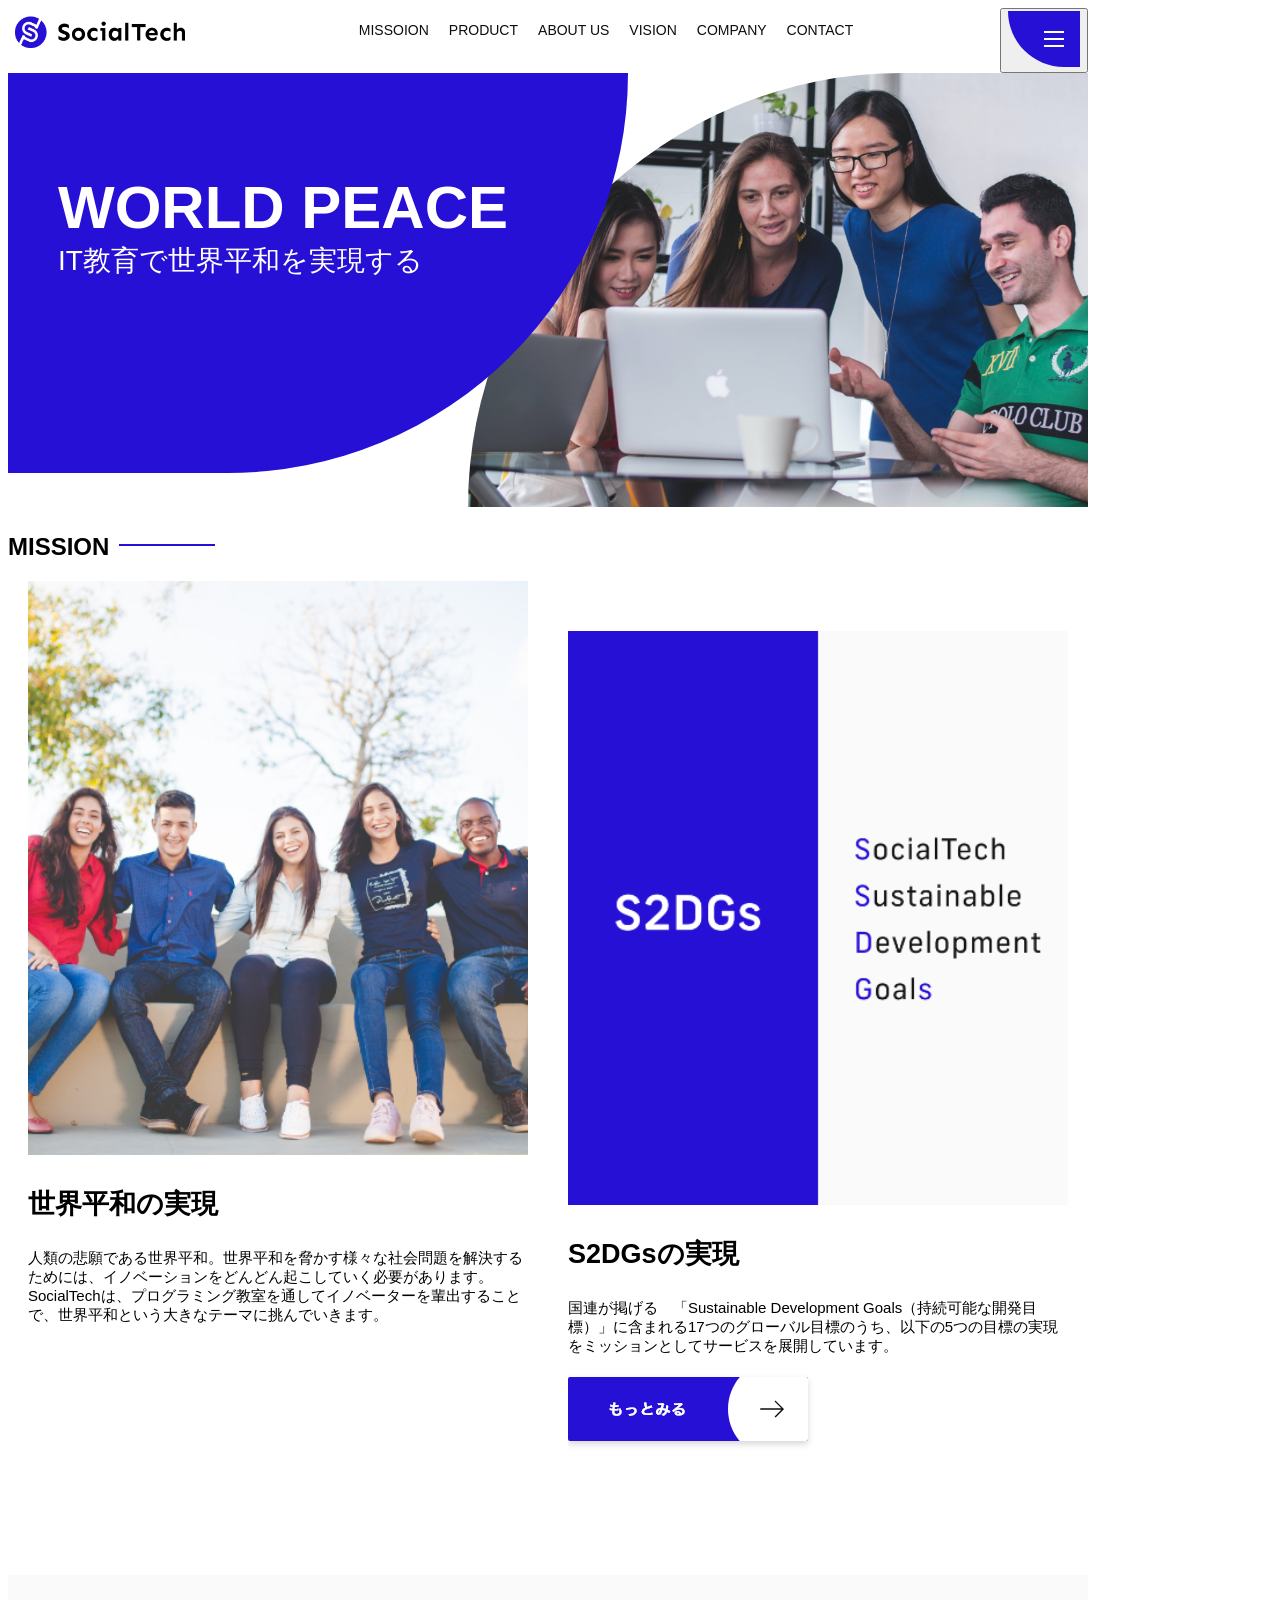
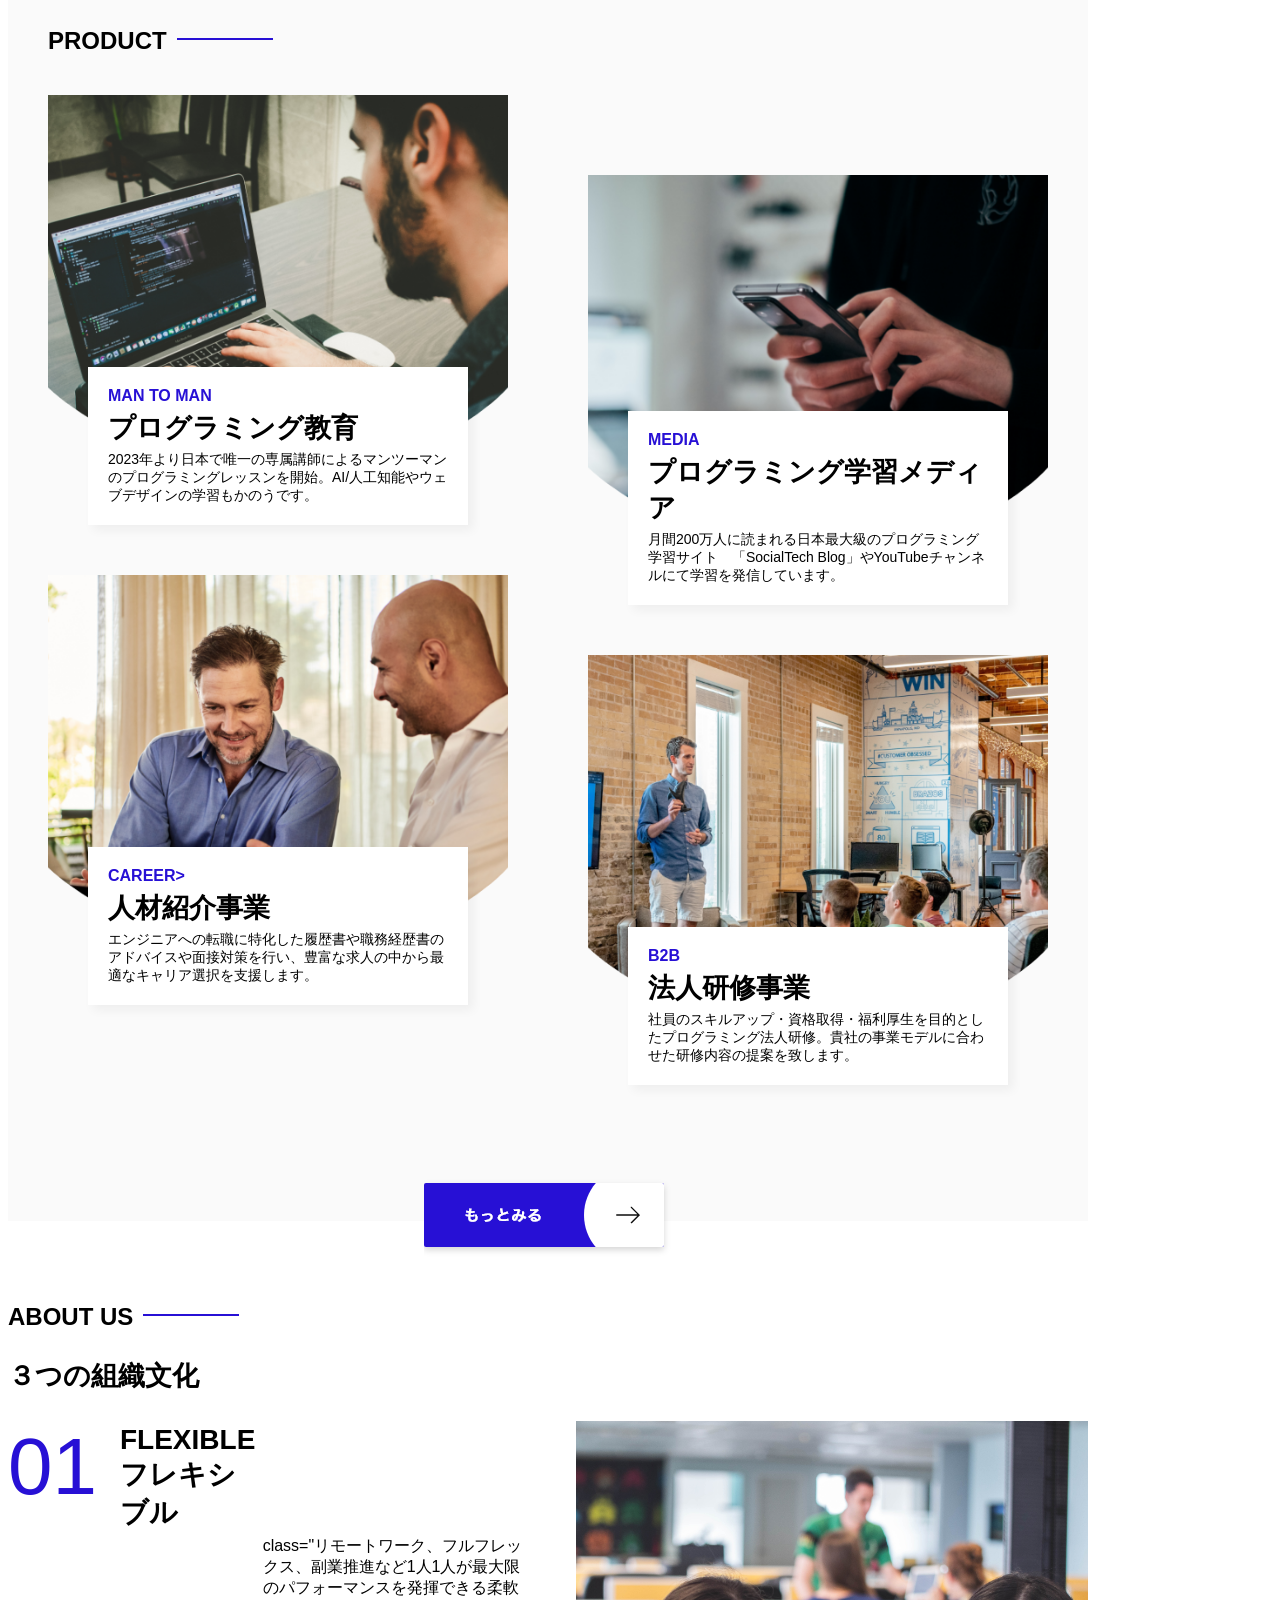
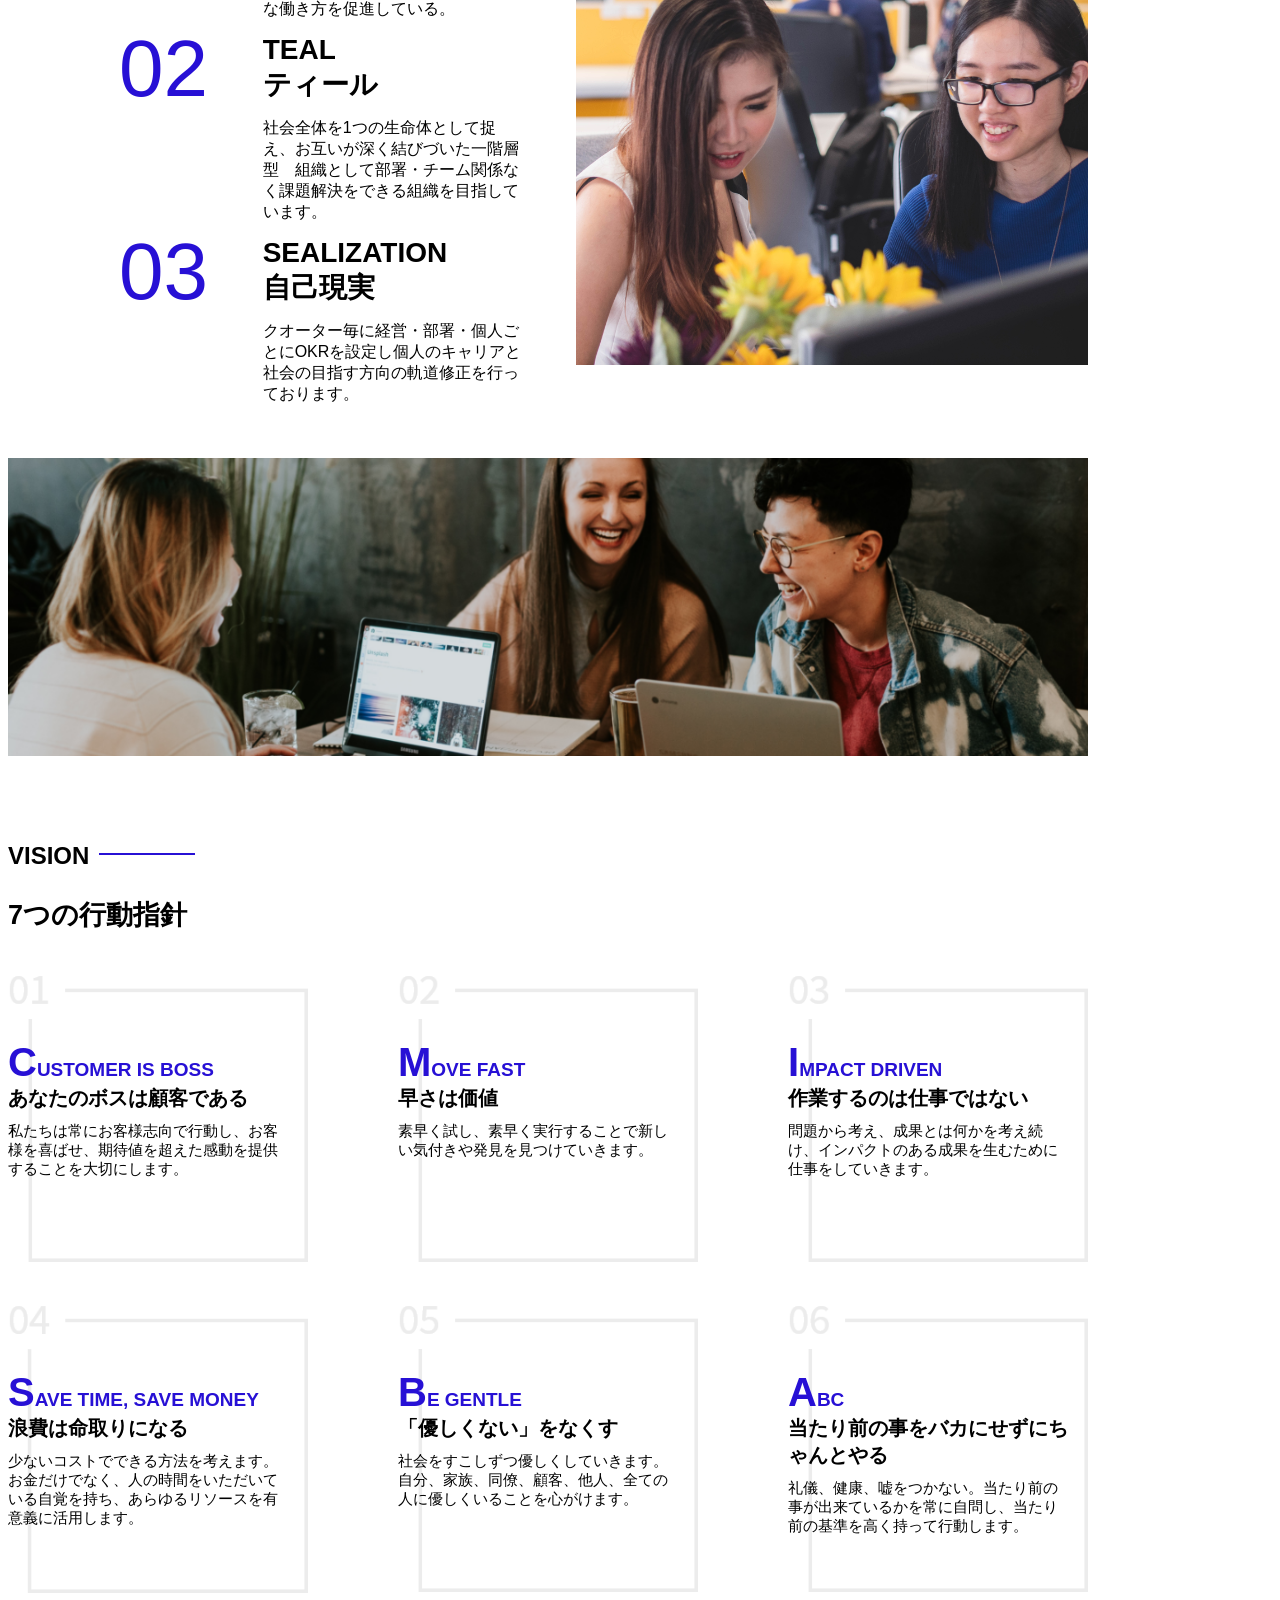
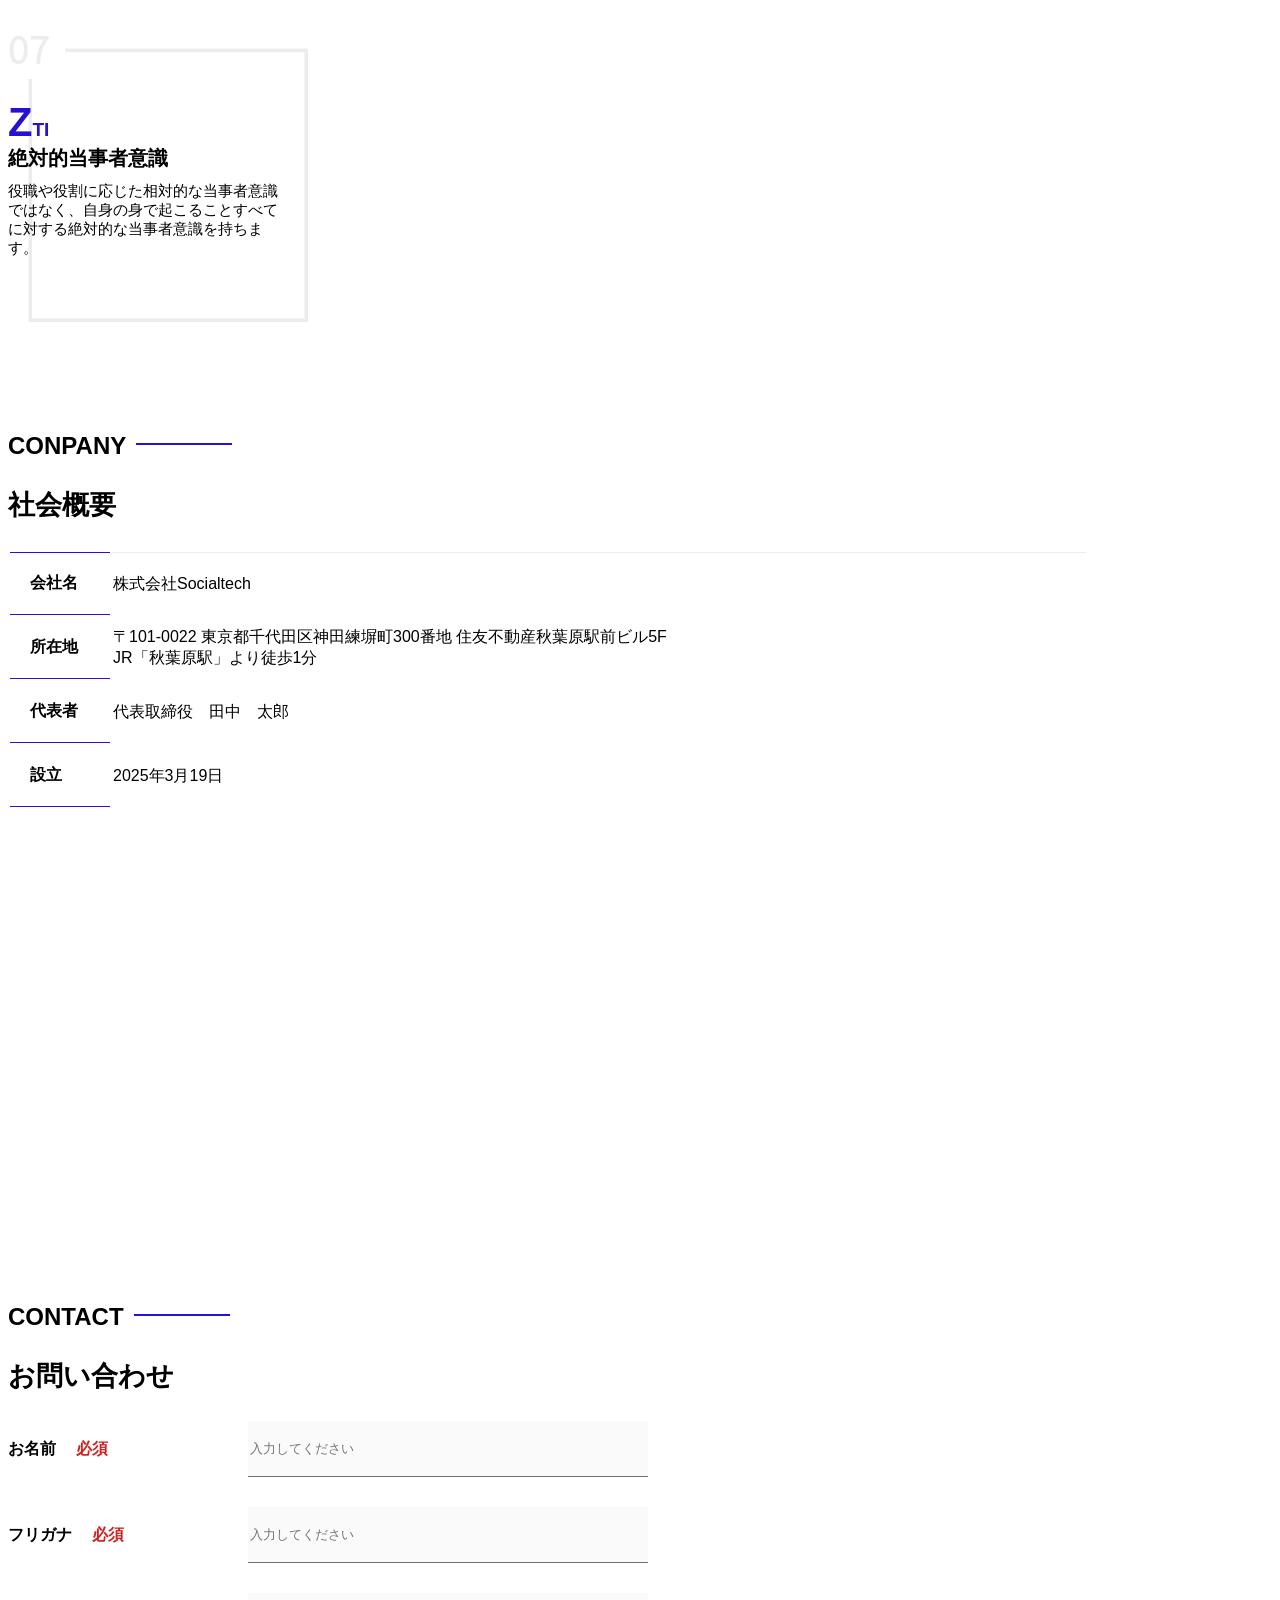
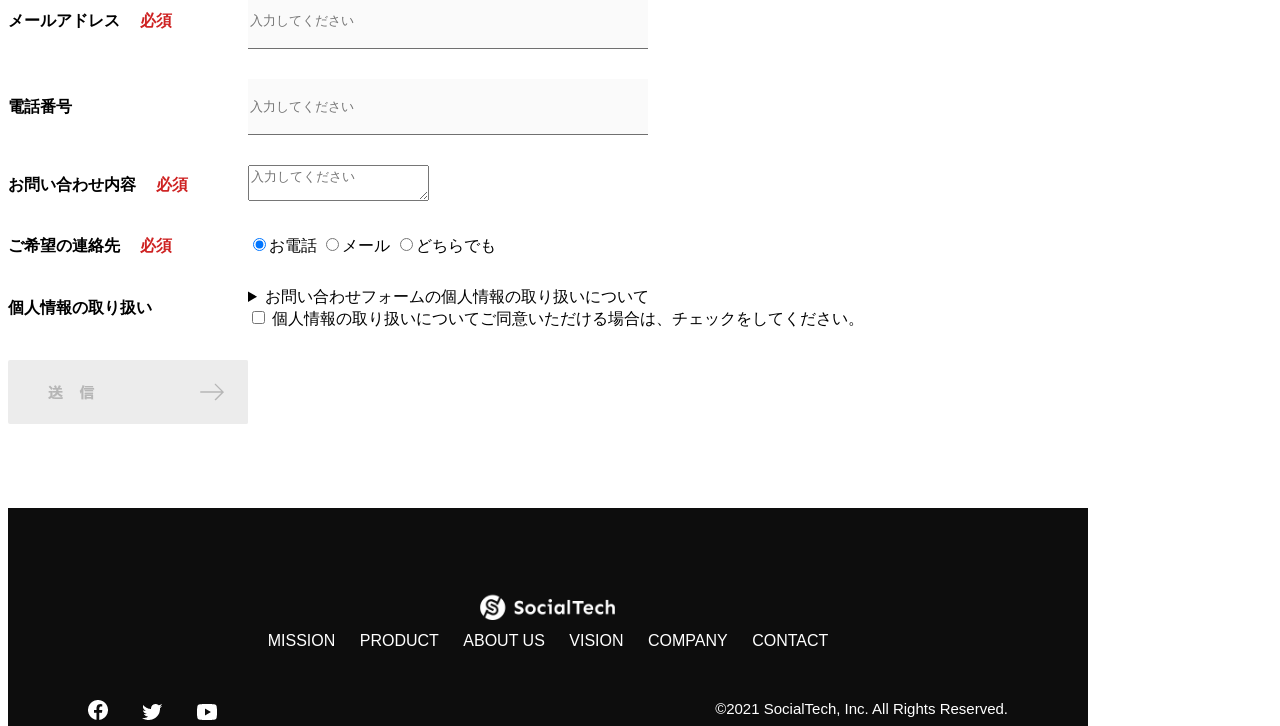
==== kadai_tutorial_output/index.html @ 916185bd "Add files via upload" ====
<!DOCTYPE html>
<html>
  <head>
    <title>Socialtech</title>
    <meta charset="UTF-8">
    <meta name="description" content="Socialtech業界のリーディングカンパニーを目指します。">
    <meta name="viewport" content="width=device-width, initiale=1.0">
    <link rel="stylesheet" href="style.css">
  </head>
  <body>
    <!--　ヘッダー　-->
    <header>
      <!-- ロゴ　-->
       <a href="index.html" id="logo">
        <img src="images/logo.png" alt="トップページに戻る"></a>

        <!-- PC用ナビゲーション　-->
         <nav id="nav-pc">
          <ul>
            <li><a href="mission.html">MISSOION</a></li>
            <li><a href="product.html">PRODUCT</a></li>
            <li><a href="index.html#aboutus">ABOUT US</a></li>
            <li><a href="index.html#vision">VISION</a></li>
            <li><a href="index.html#company">COMPANY</a></li>
            <li><a href="index.html#contact">CONTACT</a></li>
          </ul>
         </nav>
         <!-- スマホ用メニューボタン　-->
          <button id="menu-sp=" onclick="document.getElementById('nav-sp').style.display = 'block'">
            <img src="images/button-menu.png" alt="ナビゲーションを開く">
          </button>
          <!-- スマホ用ナビゲーション　-->
           <div id="nav-sp">
            <button id="clse" onclick="document.getElementById('nav-sp').style.display = 'none'">
              <img src="images/button-close.png" alt="ナビゲーションを閉じる">
            </button>

            <nav>
              <ul>
                <li>
                  <a id="logo-sp" href="index.html" onclick="document.getElementById('nav-sp').style.display = 'none'"><img src="images/logo-sp.png" alt="トップページに戻る"></a>
                </li>
                <li><a class="menu" href="mission.html" onclick="document.getElementById('nav-sp').style.display = 'none'">MISSION</a></li>
                <li><a class="menu" href="product.html" onclick="document.getElementById('nav-sp').style.display = 'none'">PRODUCT</a></li>
                <li><a class="menu" href="index.html#aboutus" onclick="document.getElementById('nav-sp').style.display = 'none'">ABOUT US</a></li>
                <li><a class="menu" href="index.html#vision" onclick="document.getElementById('nav-sp').style.display = 'none'">VISION</a></li>
                <li><a class="menu" href="index.html#company" onclick="document.getElementById('nav-sp').style.display = 'none'">COMPANY</a></li>
                <li><a class="menu" href="index.html#contact" onclick="document.getElementById('nav-sp').style.display = 'none'">CONTACT</a></li>
              </ul>
            </nav>
            <div id="sns">
              <a href="https://www.facebook.com/sejuku2013">
              <img src="images/button-facebook.png" alt="Facebookのリンク">
           </a>
           <a href="https://twitter.com/samuraijuku">
             <img src="images/button-twitter.png" alt="Twitterのリンク">
           </a>
           <a href="https://www.youtube.com/channel/UCCFOQO5aDK0xXam4cUQXT8g">
             <img src="images/button-youtube.png" alt="YouTubeのリンク">
           </a>
          </div>
        </div>
    </header>
    <main>
      <article>
        <!-- メインビジュアル　-->
         <section id="main-visual">
          <div id="main-message">
            <h1>WORLD PEACE</h1>
            <p>IT教育で世界平和を実現する</p>
          </div>
          <img src="images/index/index-main.png" alt="PCの周りに集まる多国籍の仲間たち">
         </section>
         <!--ミッション-->
         <cection id="mission">
          <h2 class="index-h2">MISSION</h2>
          <div id="mission-flex">
            <div>
              <img id="mission-photo" src="images/index/index-mission.png" alt="屋外のベンチで写真を撮影する多国籍の仲間たち">
              <h3>世界平和の実現</h3>
              <p>
                人類の悲願である世界平和。世界平和を脅かす様々な社会問題を解決するためには、イノベーションをどんどん起こしていく必要があります。SocialTechは、プログラミング教室を通してイノベーターを輩出することで、世界平和という大きなテーマに挑んでいきます。
              </p>
          </div>
          <div>
            <img id="s2dgs" src="images/index/s2dgs.png" alt="S2DGs">
            <h3>S2DGsの実現</h3>
            <P>国連が掲げる　「Sustainable Development Goals（持続可能な開発目標）」に含まれる17つのグローバル目標のうち、以下の5つの目標の実現をミッションとしてサービスを展開しています。</p>
              <a href="mission.html">
                <img src="images/button-more.png" alt="もっとみる">
              </a>
          </div>
          </div>
         </cection>
         <!--　プロダクト　-->
         <section id="product">
          <h2 class="index-h2">PRODUCT</h2>
          <div class="product-flex">
            <div id="product-left">
            <div>
              <img class="product-photo" src="images/index/index-mantoman.png" alt="PCでコードを書く男性">
              <div class="product-explain">
                <span>MAN TO MAN</span>
                <h3>プログラミング教育</h3>
                <P>2023年より日本で唯一の専属講師によるマンツーマンのプログラミングレッスンを開始。AI/人工知能やウェブデザインの学習もかのうです。
                </P>
              </div>
            </div>
            <div>
              <img class="product-photo" src="images/index/index-career.png" alt="笑顔で話し合う二人の男性">
              <div class="product-explain">
                <span>CAREER></span>
                <h3>人材紹介事業</h3>
                <p>エンジニアへの転職に特化した履歴書や職務経歴書のアドバイスや面接対策を行い、豊富な求人の中から最適なキャリア選択を支援します。 </p>
              </div>
            </div>
            </div>
            <div id="product-right">
              <div>
                <img class="product-photo" src="images/index/index-media.png" alt="スマートフォンを操作する人">
                <div class="product-explain">
                  <span>MEDIA</span>
                  <h3>プログラミング学習メディア</h3>
                  <p>月間200万人に読まれる日本最大級のプログラミング学習サイト　「SocialTech Blog」やYouTubeチャンネルにて学習を発信しています。</p>
                </div>
              </div>
            <div>
              <img class="product-photo" src="images/index/index-b2b.png" alt="公演中の男性とそれを聴く人々">
              <div class="product-explain">
                <span>B2B</span>
                <h3>法人研修事業</h3>
                <p>社員のスキルアップ・資格取得・福利厚生を目的としたプログラミング法人研修。貴社の事業モデルに合わせた研修内容の提案を致します。</p>
              </div>
            </div>
            </div>
          </div>
          <div id="product-more">
            <a href="product.html">
              <img src="images/button-more.png" alt="もっとみる">
            </a>
          </div>
         </section>
         <!-- ABOUT US -->
          <section id="aboutus">
            <h2 class="index-h2">ABOUT US</h2>
            <h3>３つの組織文化</h3>
            <div>
              <table class="culture-table">
                <tr>
                  <tb class="culture-num">01</tb>
                  <th><span class="culture-en">FLEXIBLE</span><br>フレキシブル</th>
                </tr>
                <tr>
                 <td>
                  <!--空のセル-->
                 </td>
                 <td> class="<culture-description">リモートワーク、フルフレックス、副業推進など1人1人が最大限のパフォーマンスを発揮できる柔軟な働き方を促進している。</td>
                 </tr>
                 <tr>
                  <td class="culture-num">02</td>
                  <th><span class="culture-en">TEAL</span><br>ティール</th>
                  </tr>
                  <tr>
                    <td>
                      <!--空のセル-->
                    </td>
                    <td class="culture-description">社会全体を1つの生命体として捉え、お互いが深く結びづいた一階層型　組織として部署・チーム関係なく課題解決をできる組織を目指しています。</td>
                  </tr>
                  <tr>
                    <td class="culture-num">03</td>
                    <th><span class="culture-en">SEALIZATION</span><br>自己現実</th>
                  </tr>
                  <tr>
                    <td>
                      <!--空のセル-->
                    </td>
                    <td class="culture-description">クオーター毎に経営・部署・個人ごとにOKRを設定し個人のキャリアと　社会の目指す方向の軌道修正を行っております。</td>
                  </tr>
              </table>
              <img class="culture-img" src="images/index/index-aboutus1.png" alt="笑顔で話し合う2人の女性">
            </div>
            <img class="culture-img2" src="images/index/index-aboutus2.png" alt="笑顔で話し合う3人の男女">
          </section>
          <!-- VISION -->
           <section id="vision">
        <h2 class="index-h2">VISION</h2>
        <h3>7つの行動指針</h3>
        <div>
             <div class="vision-box">
               <img src="images/index/vision-01.png" alt="01">
               <div>
                 <h4>CUSTOMER IS BOSS</h4>
                 <h5>あなたのボスは顧客である</h5>
                 <p>私たちは常にお客様志向で行動し、お客様を喜ばせ、期待値を超えた感動を提供することを大切にします。</p>
               </div>
             </div>
             <div class="vision-box">
               <img src="images/index/vision-02.png" alt="02">
               <div>
                 <h4>MOVE FAST</h4>
                 <h5>早さは価値</h5>
                 <p>素早く試し、素早く実行することで新しい気付きや発見を見つけていきます。</p>
               </div>
             </div>
             <div class="vision-box">
               <img src="images/index/vision-03.png" alt="03">
               <div>
                 <h4>IMPACT DRIVEN</h4>
                 <h5>作業するのは仕事ではない</h5>
                 <p>問題から考え、成果とは何かを考え続け、インパクトのある成果を生むために仕事をしていきます。</p>
               </div>
             </div>
             <div class="vision-box">
               <img src="images/index/vision-04.png" alt="04">
               <div>
                 <h4>SAVE TIME, SAVE MONEY</h4>
                 <h5>浪費は命取りになる</h5>
                 <p>少ないコストでできる方法を考えます。お金だけでなく、人の時間をいただいている自覚を持ち、あらゆるリソースを有意義に活用します。</p>
               </div>
             </div>
             <div class="vision-box">
               <img src="images/index/vision-05.png" alt="05">
               <div>
                 <h4>BE GENTLE</h4>
                 <h5>「優しくない」をなくす</h5>
                 <p>社会をすこしずつ優しくしていきます。自分、家族、同僚、顧客、他人、全ての人に優しくいることを心がけます。</p>
               </div>
             </div>
             <div class="vision-box">
               <img src="images/index/vision-06.png" alt="06">
               <div>
                 <h4>ABC</h4>
                 <h5>当たり前の事をバカにせずにちゃんとやる</h5>
                 <p>礼儀、健康、嘘をつかない。当たり前の事が出来ているかを常に自問し、当たり前の基準を高く持って行動します。</p>
               </div>
             </div>
             <div class="vision-box">
               <img src="images/index/vision-07.png" alt="07">
               <div>
                 <h4>ZTI</h4>
                 <h5>絶対的当事者意識</h5>
                 <p>役職や役割に応じた相対的な当事者意識ではなく、自身の身で起こることすべてに対する絶対的な当事者意識を持ちます。</p>
               </div>
             </div>
            </div>
        </div>
      </section>
      <!-- COMPANY -->
       <section id="company">
        <h2 class="index-h2">CONPANY</h2>
        <h3>社会概要</h3>
        <table id="company-table">
          <tr>
            <th class="tableheader tableheader-first">会社名</th>
            <td class="cell cell-first">株式会社Socialtech</td>
          </tr>
          <tr>
            <th class="tableheader">所在地</th>
            <td class="cell">〒101-0022 東京都千代田区神田練塀町300番地 住友不動産秋葉原駅前ビル5F<br>JR「秋葉原駅」より徒歩1分</td>
          </tr>
          <tr>
            <th class="tableheader">代表者</th>
              <td class="cell">代表取締役　田中　太郎</td>
            </tr>
          <tr>
            <th class="tableheader">設立</th>
            <td class="cell">2025年3月19日</td>
          </th>
        </table>
        <iframe
           src="https://www.google.com/maps/embed?pb=!1m18!1m12!1m3!1d3240.068855133685!2d139.77207767578852!3d35.69992317258113!2m3!1f0!2f0!3f0!3m2!1i1024!2i768!4f13.1!3m3!1m2!1s0x60188fee13660e23%3A0x77137876edf742ac!2z5L2P5Y-L5LiN5YuV55Sj56eL6JGJ5Y6f6aeF5YmN44OT44Or!5e0!3m2!1sja!2sjp!4v1780286774825!5m2!1sja!2sjp" width="600" height="450" style="border:0;" allowfullscreen="" loading="lazy" referrerpolicy="no-referrer-when-downgrade"
            style="border: 0" allowfullscreen="" loading="lazy">
           </iframe>        
       </section>
                  <!-- お問い合わせフォーム -->
        <section id="contact">
          <h2 class="index-h2">CONTACT</h2>
          <h3>お問い合わせ</h3>
          <form>
            <div>
              <div class="contact-heading">
                <label class="contact-label">お名前<span class="contact-span">必須</span></label>
              </div>
              <div>
                <input type="text" name="name" placeholder="入力してください" class="contact-textbox">
              </div>
            </div>
            <div>
              <div class="contact-heading">
                <label class="contact-label">フリガナ<span class="contact-span">必須</span></label>
              </div>
              <div>
                <input type="text" name="hurigana" placeholder="入力してください" class="contact-textbox">
              </div>
            </div>
            <div>
              <div class="contact-heading">
                <label class="contact-label">メールアドレス<span class="contact-span">必須</span></label>
              </div>
              <div>
                <input type="text" name="email" placeholder="入力してください" class="contact-textbox">
              </div>
            </div>
            <div>
              <div class="contact-heading">
                <label class="contact-label">電話番号</label>
              </div>
              <div>
                <input type="text" name="tel" placeholder="入力してください" class="contact-textbox">
              </div>
            </div>
            <div>
              <div class="contact-heading">
                <label class="contact-label">お問い合わせ内容<span class="contact-span">必須</span></label>
              </div>
              <div>
                <textarea class="contact-textarea" placeholder="入力してください" name="message"></textarea>
              </div>
            </div>
            <div>
              <div class="contact-heading">
                <label class="contact-label">ご希望の連絡先<span class="contact-span">必須</span></label>
              </div>
              <div><input class="radiobutton" type="radio" value="tel" name="contact" checked><label>お電話</label> <input class="radiobutton" type="radio" value="mail" name="contact"><label>メール</label> <input class="radiobutton" type="radio" value="both" name="contact"><label>どちらでも</label></div>
            </div>
            <div>
              <div class="contact-heading">
                <label class="contact-label">個人情報の取り扱い</label>
              </div>
              <div>
                <details>
                  <summary>お問い合わせフォームの個人情報の取り扱いについて</summary>
                  <div>
                    <dl>
                      <dt>１．組織の名称又は氏名</dt>
                      <dd>株式会社SocialTech</dd>
                      <dt>２．個人情報保護管理者（若しくはその代理人）の氏名又は職名、所属及び連絡先</dt>
                      <dd>
                        <p>鈴木 一郎 コーポレート部</p>
                        <p>メールアドレス：samurai@example.com</p>
                        <p>TEL：03-1234-5678</p>
                      </dd>
                      <dt>３．個人情報の利用目的</dt>
                      <dd>
                        <ul>
                          <li>本サービス及び本サービスに関連する情報の提供又はそれらに関する連絡のため</li>
                          <li>ユーザーの本人確認のため</li>
                          <li>当社サービスのご案内のため</li>
                          <li>当社の商品等の広告または宣伝（電子メールによるものを含むものとします。）</li>
                        </ul>
                      </dd>
                      <dt>４．個人情報の取り扱い業務の委託</dt>
                      <dd>個人情報の取扱業務の全部または一部を外部に業務委託する場合があります。その際、弊社は、個人情報を適切に保護できる管理体制を敷き実行していることを条件として委託先を厳選したうえで、機密保持契約を委託先と締結し、お客様の個人情報を厳密に管理させます。</dd>
                      <dt>５．個人情報の開示等の請求</dt>
                      <dd>
                        お客様は、弊社に対してご自身の個人情報の開示等（利用目的の通知、開示、内容の訂正・追加・削除、利用の停止または消去、第三者への提供の停止）に関して、当社問合わせ窓口に申し出ることができます。<br>
                        その際、弊社はお客様ご本人を確認させていただいたうえで、合理的な期間内に対応いたします。<br>
                        なお、個人情報に関する弊社問合わせ先は、次の通りです。
                      </dd>
                      <dd>
                        <p>株式会社SocialTech　個人情報問合せ窓口</p>
                        <p>〒150-0043　東京都千代田区神田練塀町300番地 住友不動産秋葉原駅前ビル5F</p>
                        <p>メールアドレス：samurai@example.com　TEL：03-1234-5678</p>
                      </dd>

                      <dt>６．個人情報を提供されることの任意性について</dt>
                      <dd>お客様がご自身の個人情報を弊社に提供されるか否かは、お客様のご判断によりますが、もしご提供されない場合には、適切なサービスが提供できない場合がありますので予めご了承ください。</dd>
                    </dl>
                  </div>
                </details>
                <input type="checkbox" name="agree">
                <span>個人情報の取り扱いについてご同意いただける場合は、チェックをしてください。</span>
              </div>
            </div>
             <input type="image" src="images/button-submit.png" alt="送信する">
          </form>
        </section>
      </article>
    </main>

    <footer>
      <div id="footer-logo">
        <img src="images/logo-sp.png" alt="socialtech">
      </div>
      <div id="footer-link">
        <a href="mission.html">MISSION</a>
        <a href="product.html">PRODUCT</a>
        <a href="index.html#aboutus">ABOUT US</a>
        <a href="index.html#vision">VISION</a>
        <a href="index.html#company">COMPANY</a>
        <a href="index.html#contact">CONTACT</a>
      </div>
      <div id="sns-footer">
         <div class="sns-btns">
           <a href="https://www.facebook.com/sejuku2013"><img src="images/button-facebook.png" alt="Facebookのリンク"></a>
           <a href="https://twitter.com/samuraijuku"><img src="images/button-twitter.png" alt="Twitterのリンク"></a>
           <a href="https://www.youtube.com/channel/UCCFOQO5aDK0xXam4cUQXT8g"><img src="images/button-youtube.png" alt="YouTubeのリンク"></a>
         </div>
      <p id="copyright">&copy;2021 SocialTech, Inc. All Rights Reserved.</p>
    </footer>

  </body>

</html>
---- kadai_tutorial_output/style.css ----
/* PC、スマホ共通スタイル　*/
* {
  box-sizing: border-box;
}
p {
  font-size: 15px;
}
body {
  max-width: 1080px;
  margin: 0 auto 0 outo;
  font-family: "Source Sans Pro", "Hiragino kaku gothic proN", Meiryo, Arial, sans-serif;
}
/*  ヘッダー　*/
header {
  display: flex;
  justify-content: space-between;
}
 /* ナビゲーションのレイアウト　*/
 #nav-pc {
  font-size: 14px;
 }

 #nav-pc ul {
  display: flex;
  padding-left: 0;
 }

 #nav-pc li {
  list-style: none;
 }

 /* ナビゲーションのリンクの装飾設定　*/
 #nav-pc a {
  text-decoration: none;
  margin-left: 20px;
  color: #0d0d0d;
 }
 
 #nav-pc a:hover {
  text-decoration: underline;
 }

 /* スマホ用ナビを非表示　*/
 #nav-sp,
 #menu-sp {
  display: none;
 }

/* メインビジュアル　*/
#main-visual {
  position: relative;
  height: 400px;
}

#main-message {
  position: absolute;
  top: 0;
  left: 0;
  background-color: #2710d5;
  color: #ffffff;
  border-radius: 0 0 476px 0;
  max-width: 620px;
  height: 100%;
  width: 100%;
  z-index: 11;
}
#main-message > h1 {
  font-size: 60px;
  margin: 100px 0 0 50px;
}
#main-message > p {
  font-size: 28px;
  margin: 0 0 0 50px;
} 

#main-visual > img {
  max-width: 620px;
  border-radius: 476px 0 0 0;
  position: absolute;
  top: 0;
  right: 0;
  z-index: 10;
}

/*　見出し　*/
h2 {
  margin:  40px 0 0 0;
}

h2::after {
  content: url("images/line.png");
  margin-left: 10px;
}

h3 {
  font-size: 27px;
}

/*　ミッション　*/
#mission {
  margin: 80px auto 80px auto;
}

#mission-flex {
  display: flex;
}

#mission-flex > div {
  width: 50%;
  margin: 20px;
}

#mission-photo {
  width: 100%;
}

#s2dgs {
  margin-top: 50px;
  width: 100%;
}

/* プロダクト　*/
#product {
  background-color: #fafafa;
  margin: 80px 0 80px 0;
  padding: 10px 40px 0px 40px;
}

/* 外枠 */
#product .product-flex {
  margin-top: 40px;
  display: flex;
}

/* 左カラム　*/
#product-left {
  width: 50%;
  margin-right: 20px;
}

/* 右カラム　*/
#product-right {
  width: 50%;
  margin-left: 20px;
  margin-top: 80px;
}

/* 画像＋説明枠　*/
#product-left > div {
  position:relative;
  height: 480px;
  margin-right: 20px;
}
#product-right > div {
  position: relative;
  height: 480px;
  margin-left: 20px;
}

/*　画像　*/
.product-photo {
  width: 100%;
}

/*  説明文の枠　*/
.product-explain {
  background-color: #ffffff;
  position: absolute;
  laft: 0;
  bottom: 50px;
  margin: 0 40px 0 40px;
  padding: 20px;
  box-shadow: 5px 5px 10px rgba(0,0,0,0.05);
}
 /* 説明文の英語　*/
 .product-explain > span {
  color: #2710d5;
  font-weight: bold;
  font-size: 16px;
  margin: 0;
 }

 /*  説明文の見出し　*/
 .product-explain > h3 {
  margin: 5px 0 5px 0;
 }
 /* 説明文　*/
 .product-explain > P {
  font-size: 14px;
  margin: 0;
 }

 /*  もっと見るボタン　*/
 #product-more {
  text-align: center;
 }

 #product-more a {
  position: relative;
  bottom: -42px;
 }

 /* ABOUT US */
 #aboutus {
  margin: 80px auto　80px auto;
 }

 /* 3つの組織文化と画像を入れる枠　*/
 #aboutus > div {
  display: flex;
 }

 /* 画像　*/
 .culture-img {
  width: 50%;
  align-self: flex-start;
 }

 .culture-img2 {
  margin-top: 50px;
  width: 100%;
 }

 /* 3つの組織文化の表　*/
 .culture-table {
  margin-right: 50px;
 }

 /* 番号　*/
 .culture-num {
  font-size: 80px;
  color: #2710d5;
  padding: 0 20px 0 0;
 }

 /* 見出し　*/
 .culture-table th {
  text-align: left;
  font-size: 28px;
  font-weight: bold;
 }

 /*　組織文化英語　*/
 .culture- en {
  color: #2710d5;
  font-size: 24px;
 }

 /* 説明文　*/
 .culture-description {
  margin:  0;
 }

 /* ビジョン　*/
 #vision {
   margin: 80px auto 80px auto;
 }
 
 /* セクション内の外枠*/
 #vision > div {
   display: flex;
   justify-content: space-between;
   flex-wrap: wrap;
 }
 
 /*7つの行動指針の枠*/
 .vision-box {
   width: 300px;
   height: 300px;
   margin-bottom: 30px;
   position: relative;
 }

 .vision-box > img {
   width: 100%;
   position: relative;
   z-index: 30;
 }
 
 .vision-box > div {
   position: absolute;
   top: 0;
   left: 0;
   z-index: 31;
   margin-right: 20px;
 }
 
 .vision-box > div > h4 {
   color: #2710d5;
   font-size: 19px;
   margin: 80px 0 0 0;
 }
 
 .vision-box > div > h4::first-letter {
   font-size: 40px;
 }
 
 .vision-box > div > h5 {
   font-size: 20px;
   margin: 0 0 0 0;
 }
 
 .vision-box > div > p {
   margin: 10px 0 0 0;
 }

 /*会社概要　*/
 #company {
  margin: 80px auto 80px auto;
 }

 #company-table {
  width: 100%;
 }

 .tableheader {
  text-align: left;
  padding: 20px;
  border-bottom-color: #2710d5;
  border-bottom-width: 1px;
  border-bottom-style: solid;
  width: 100px;
 }

 .tableheader-first {
  border-top-color: #2710d5;
  border-top-width: 1px;
  border-top-style: solid ;
 }

 .coll {
  padding: 30px;
  border-bottom-color: #ececec;
  border-bottom-width: 1px;
  border-bottom-style: solid;
 }

 .cell-first {
  border-top-color: #ececec;
  border-top-width: 1px;
  border-top-style: solid;
 }

 #company > iframe {
  width: 100%;
  height: 368px;
  margin-top: 40px;
 }

 /* お問い合わせ　*/
 #contact {
  margin: 80px auto 80px auto;
 }

 /* 外枠　*/
 #contact > form > div {
  display: flex;
  flex-direction: row;
  flex-wrap: wrap;
  padding-bottom: 30px;
 }

 /* 左列の見出し　*/
 .contact-heading {
  width: 240px;
  align-self: center;
 }
 /* 見出しのラベル　*/
 .contact-label {
 font-weight: bold;
 }
 /* 必須　*/
 .contact-span {
  color: #ce2222;
  margin: 0 0 0 20px;
  font-weight: bold;
 }

 /* テキストボックス　*/
 .contact-textbox {
  border-top: 0px;
  border-left: 0px;
  border-right: 0px;
  border-bottom-width: 1px;
  border-bottom-color: #707070;
  border-style: solid;
  background-color: #fafafa;
  width: 400px;
  height: 56px;
 }

 /* お問い合わせ内容のテキストエリア　*/
 .contact-textares {
  border-top: 0px;
  border-left: 0px;
  border-right: 0px;
  border-bottom-width: 1px;
  border-bottom-color: #707070;
  background-color: #fafafa;
  width: 400px;
  height: 200px;
 }

 /* 　個人情報の取り扱い　*/
 #contact dt {
  font-weight: bold;
 }

 #contact dd {
  margin: 0 0 16px 0;
 }

 #contact dd p {
  margin: 0px;
 }

 #contact dd ul {
  padding-laft: 0;
 }

 #contact dd li {
  margin-bottom: 0px;
  list-style: none;
 }

 /*　フッター　 */
 footer {
  background-color: #0d0d0d;
  text-align: center;
  padding:  80px 80px 30px 80px;
 }

 #footer logo {
  margin-bottom: 30px;
 }

 #footer-link {
  margin-bottom: 50px;
 }

 #footer-link > a {
  text-decoration: none;
  margin: 10px;
  color: #ffffff;
 }

 #footer-link > a:hover {
  text-decoration: underline;
 }

 #sns-footer {
  display: flex; 
  justify-content: space-between;
 }

 #sns-footer a {
  margin-right: 30px;
 }

 #copyright {
  color: #ffffff;
  margin: 0;
 }

 /* mission.html用スタイル */
 /* ミッションのメインビジュアル */
 .mission-main-inner {
   background-image: url("images/mission/mission-main.png");
   background-repeat: no-repeat;
   background-position-y: center;
 }
 
 #mission-title {
   background-color: #2710d5;
   width: 368px;
   color: #ffffff;
   height: 496px;
   border-radius: 0 248px 248px 0;
   position: relative;
 }
 
 #mission-title h1 {
   position: absolute;
   top: 0;
   left: 100px;
   font-size: 80px;
   line-height: 1;
 }
 
 #mission-title h1 span {
   font-size: 26px;
 }
 
 #mission-title > p {
   position: absolute;
   top: 350px;
   left: 100px;
   font-size: 16px;
 }
 

 /* ミッションページ　S2DGSの設定 */
 #mission-s2dgs {
   padding: 20px;
 }
 
 .mission-h2 {
   color: #2710d5;
   font-size: 40px;
 }
 
 .mission-h2::after {
   content: none;
 }


/* ミッションページ　5つのゴールの設定 */
 #mission-five-goals {
   padding: 20px;
   display: flex;
 }
 
 #mission-five-goals .five-goals-image {
   width: 30%;
   padding: 20px;
 }
 
 #mission-five-goals .five-goals-image img {
   width: 100%;
 }
 
 #mission-five-goals .five-goals-read {
   width: 70%;
   padding: 20px;
 }
 
 #mission-five-goals .five-goals-read > div {
   margin-bottom: 40px;
 }
 
 .fivegoals-image-right {
   float: right;
   margin: 20px;
 }
 
 .fivegoals-image-left {
   float: left;
   margin: 20px;
 }
 
 .fivegoals-number {
   color: #2710d5;
   font-size: 48px;
   font-weight: bold;
   margin: 0;
 }
 
 .fivegoals-h3 {
   font-size: 28px;
   margin: 0;
 }
 
 .fivegoals-p {
   margin: 0;
 }
  /* プロダクトページ */
 .product-main-inner {
   background-image: url("images/product/product-main.png");
   background-repeat: no-repeat;
   background-position-y: center;
 }
 
 #product-title {
   background-color: #2710d5;
   width: 368px;
   color: #ffffff;
   height: 496px;
   border-radius: 0 248px 248px 0;
   position: relative;
 }
 
 #product-title h1 {
   position: absolute;
   top: 0;
   left: 100px;
   font-size: 80px;
   line-height: 1;
 }
 
 #product-title h1 span {
   font-size: 26px;
 }
 
 #product-title > p {
   position: absolute;
   top: 350px;
   left: 100px;
   font-size: 16px;
 }
 /* セクション */
 .product-section {
   display: flex;
   padding: 20px 20px 0;
 }
 
 .product-section .product-section-img {
   width: 450px;
 }
 
 /* 左が画像のセクション*/
 .product-section-left .product-section-img img {
   width: 100%;
   padding: 0 40px 30px 0;
   border-radius: 0 432px 0 0;
 }
 
 .product-section-left .product-read {
   width: 50%;
   flex-grow: 1;
 }
 
 .product-section-left .product-read p {
   margin-bottom: 0;
 }
 
 /* 右が画像のセクション*/
 .product-section-right {
   justify-content: space-between;
 }
 
 .product-section-right .product-section-img img {
   width: 100%;
   padding: 0 0 30px 40px;
   border-radius: 432px 0 0 0;
 }
 
 .product-section-right .product-read {
   width: 500px;
 }
 
 .product-h2 {
   color: #2710d5;
   font-size: 24px;
   margin: 0;
 }
 
 .product-h3 {
   font-size: 28px;
   margin: 0;
 }




 /*=======================
  スマートフォン用のスタイル
  ======================*/
  @media screen and (max-width: 767px) {
   /* PC用ナビゲーション非表示 */
   #nav-pc {
     display: none;
   }
 
   /* ハンバーガーメニュー */
   #menu-sp {
     display: block;
     background-color: transparent;
     float: right;
     padding: 0;
     border: none;
   }
 
   /* スマホ用ナビゲーションの表示切替*/
   /* 初期状態、レイアウトと非表示設定 */
   #nav-sp {
     background-color: #2710d5;
     position: fixed;
     left: 0;
     top: 0;
     height: 100%;
     width: 100%;
     display: none;
     z-index: 100;
   }

   /* ×ボタン　*/
   #close {
    position: absolute;
    top: 20px;
    right: 20px;
    background-color: transparent;
    border: none;
   }

   #nav-sp nav ul {
    padding-left: 0;
   }

   #nav-sp nav li {
    list-style: none;
   }

   /* ナビゲーションメニュー用ロゴ　*/
   #logo-sp {
    margin: 80px 0 30px 20px;
   }

   /* ナビゲーションのリンクの装飾設定　*/
   #nav-sp nav a {
    display: block;
    color: #ffffff;
   }

   #nav-sp .menu {
    text-decoration: none;
    margin: 0 20px 0 20px;
    height: 44px;
    font-size: 16px;
    background-image: url("images/arrow.png");
    background-repeat: no-repeat;
    background-position: right top;
   }

   #sns {
    position: absolute;
    bottom: 20px;
    left: 20px;
   }

   #sns > a {
    margin-right: 30px;
   }

   /* メインビジュアル　*/
   #main-visual {
    position: relative;
    height: 470px;
   }

   #nain-visual > div {
    text-align: center;
    height: 280px;
   }

   #main-visual h1 {
    font-size: 28px;
    margin: 90px 0 0 0;
   }

   #main-visual > div > p {
    margin: 0;
    font-size: 15px;
   }

   #main-visual > img {
    width: 100%;
    border-radius: 476px 0 0 0;
    top: auto;
    bottom: 0;
   }

  /* 見出し　*/
  h2 {
    margin: 15px 0 15px 0;
  }

  h3 {
    font-size: 24px;
    margin: 10px 0 0 0;
  }
 
  /* ミッション　*/
  #mission {
    margin: 20px 0 20px 0;
    padding: 0 20px 0 20px;
  }

  #mission-flex {
    flex-direction: columu;
  }

  #mussion-flex > div {
    width: 100%;
    margin: 0;
  }

  /* プロダクト　*/
  #product {
    margin: 0;
    padding: 10px 20px 0 20px;
  }

  /* 外枠　*/
  #product .product-flex {
    flex-direction: column;
    margin-top: 0;
  }

  /* 左右のカラム　スマホでは縦並び　*/
  #product-left,
  #product-right {
    width: 100%;
    margin: 0;
  }

  /* 画像＋説明の枠　*/
  #product-left > div,
  #product-riht > div {
    height: auto;
    margin: 0;
  }

  /* 説明文の枠　*/
  .product-explain {
    position: relative;
    margin: 0;
  }

  .product-explain > h3 {
    margin: 10px 0 10px 0;
    font-size: 24px;
  }

  /* もっと見るボタン　*/
  #product-more {
    text-align: left;
  }

  /* ABOUT US */
  #aboutus {
    margin: 80px 20px 80px 20px;
  }

  #aboutus > div {
    flex-direction: column;
  }

  .culture-table th {
    font-size: 16px;
  }

  .culture-table {
    margin-right: 0;
    padding-right: 20px;
    order: 2;
  }

  .culture-img {
    width: 100%;
    order: 1;
  }

  .culture-img2 {
    margin-top: 0;
  }

  .culture-num {
    padding: 0;
  }

  .culture-description {
    margin: 0;
  }


/*　ビジョン　*/
#vision {
  margin: 80px 20px 80px 20px;
}

.vision-box > img {
  position: absolute;
  top: 0;
  left: 0;
}

.vision-box > div > h4 {
  margin: 60px 0 0 0;
}

/* 会社概要　*/
#company {
  margin: 0 20px 0 20px;
}

#company > h3 {
  margin-bottom: 20px;
}

.tableheader {
  width: 50px;
}

.cell {
  padding: 20px;
}

#company > iframe {
  height: 240px;
}

/* お問い合わせ　*/
 #contact {
     margin: 80px 20px 80px 20px;
   }
 
   #contact > h3 {
     margin-bottom: 20px;
   }
 
   #contact > form > div {
     flex-direction: column;
     margin-bottom: 20px;
   }
 
   .contact-heading {
     align-self: auto;
     margin-bottom: 20px;
   }

  .contact-textbox {
     min-width: 300px;
     width: 100%;
   }
 
   .contact-textarea {
     height: 150px;
     width: 100%;
   }
 
   .radiobutton {
     margin-bottom: 20px;
 } 

 /* フッター　*/
 footer {
  padding: 30px 20px 50px 20px;
  text-align: left;
 }

 #footer-link > a {
  margin: 0 20px 30px 0;
  display: block;
  background-image: url("images/arrow.png");
  background-repeat: no-repeat;
  background-position: right top;
 }

 #footer-link > a:hover {
  text-decoration: underline;
 }

 #sns-footer {
  flex-direction: column;
  justify-content: flex-start;
 }

 #copyright {
  font-size: 12px;
  margin-top: 30px;
 }

 /* mission.html用スタイル */
   /* ミッションのメインビジュアル */
   #mission-main {
     height: 256px;
     margin-top: 4%;
     position: relative;
   }
 
   .mission-main-inner {
     height: 80%;
     background-size: cover;
   }
 
   #mission-title {
     width: 136px;
     height: 256px;
     position: absolute;
     top: -10%;
   }
 
   #mission-title h1 {
     left: 20px;
     font-size: 40px;
   }
 
   #mission-title h1 span {
     font-size: 18px;
   }
 
   #mission-title > p {
     top: 180px;
     left: 20px;
     font-size: 13px;
   }

   /* ミッションページ　S2DGSの設定 */
    .mission-h2 {
      font-size: 38px;
      margin: 0px;
    }
  
    .mission-h2::after {
      content: none;
    }
  
    #mission-s2dgs > img {
      width: 100%;
    }
     /* ミッションページ　5つのゴールの設定 */
   #mission-five-goals {
     flex-direction: column;
   }
 
   #mission-five-goals > div {
     padding: 0;
   }
 
   #mission-five-goals .five-goals-image,
   #mission-five-goals .five-goals-read {
     width: 100%;
     padding: 0;
   }
 
   #mission-five-goals .five-goals-read > div {
     display: flex;
     flex-direction: column;
   }
 
   .fivegoals-image-right,
   .fivegoals-image-left {
     align-self: center;
   }
   /* ミッションページ　5つのゴールの設定 */
   #mission-five-goals {
     flex-direction: column;
   }
 
   #mission-five-goals > div {
     padding: 0;
   }
 
   #mission-five-goals .five-goals-image,
   #mission-five-goals .five-goals-read {
     width: 100%;
     padding: 0;
   }
 
   #mission-five-goals .five-goals-read > div {
     display: flex;
     flex-direction: column;
   }
 
   .fivegoals-image-right,
   .fivegoals-image-left {
     align-self: center;
   }
}
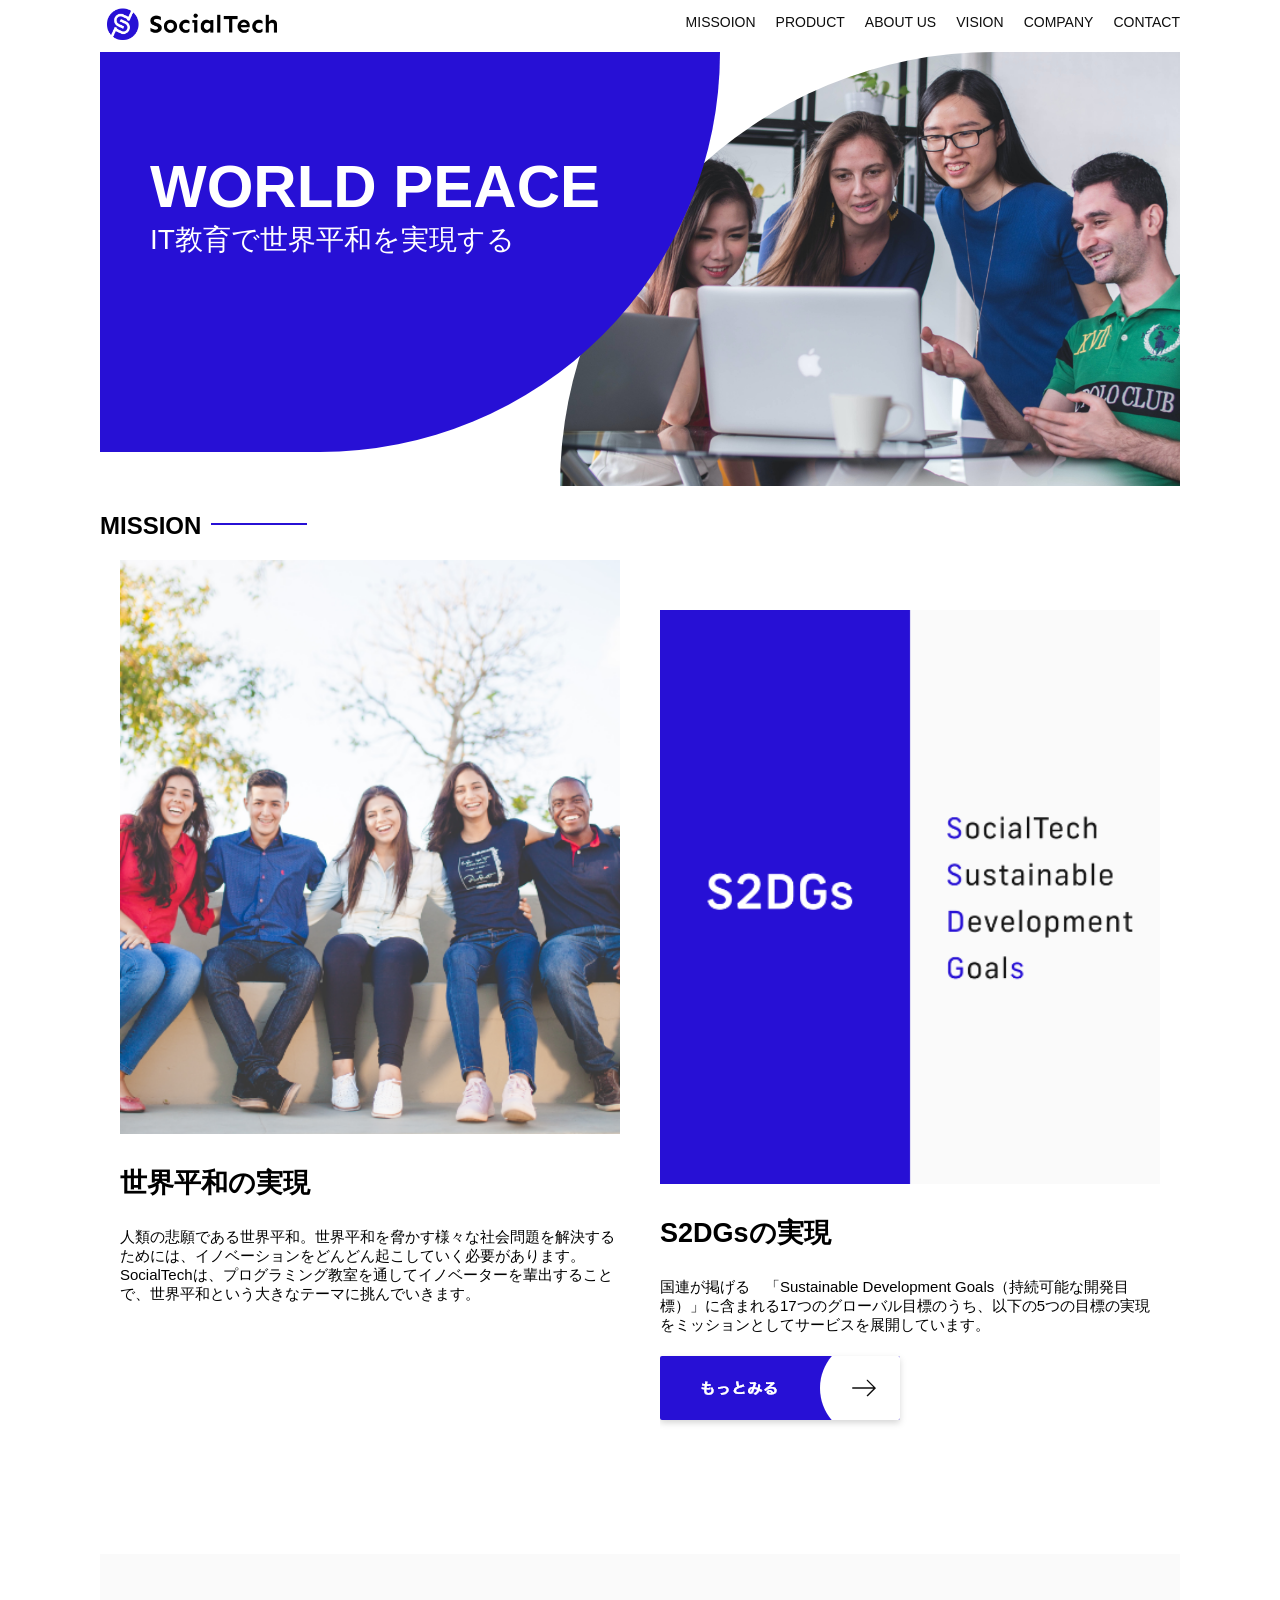
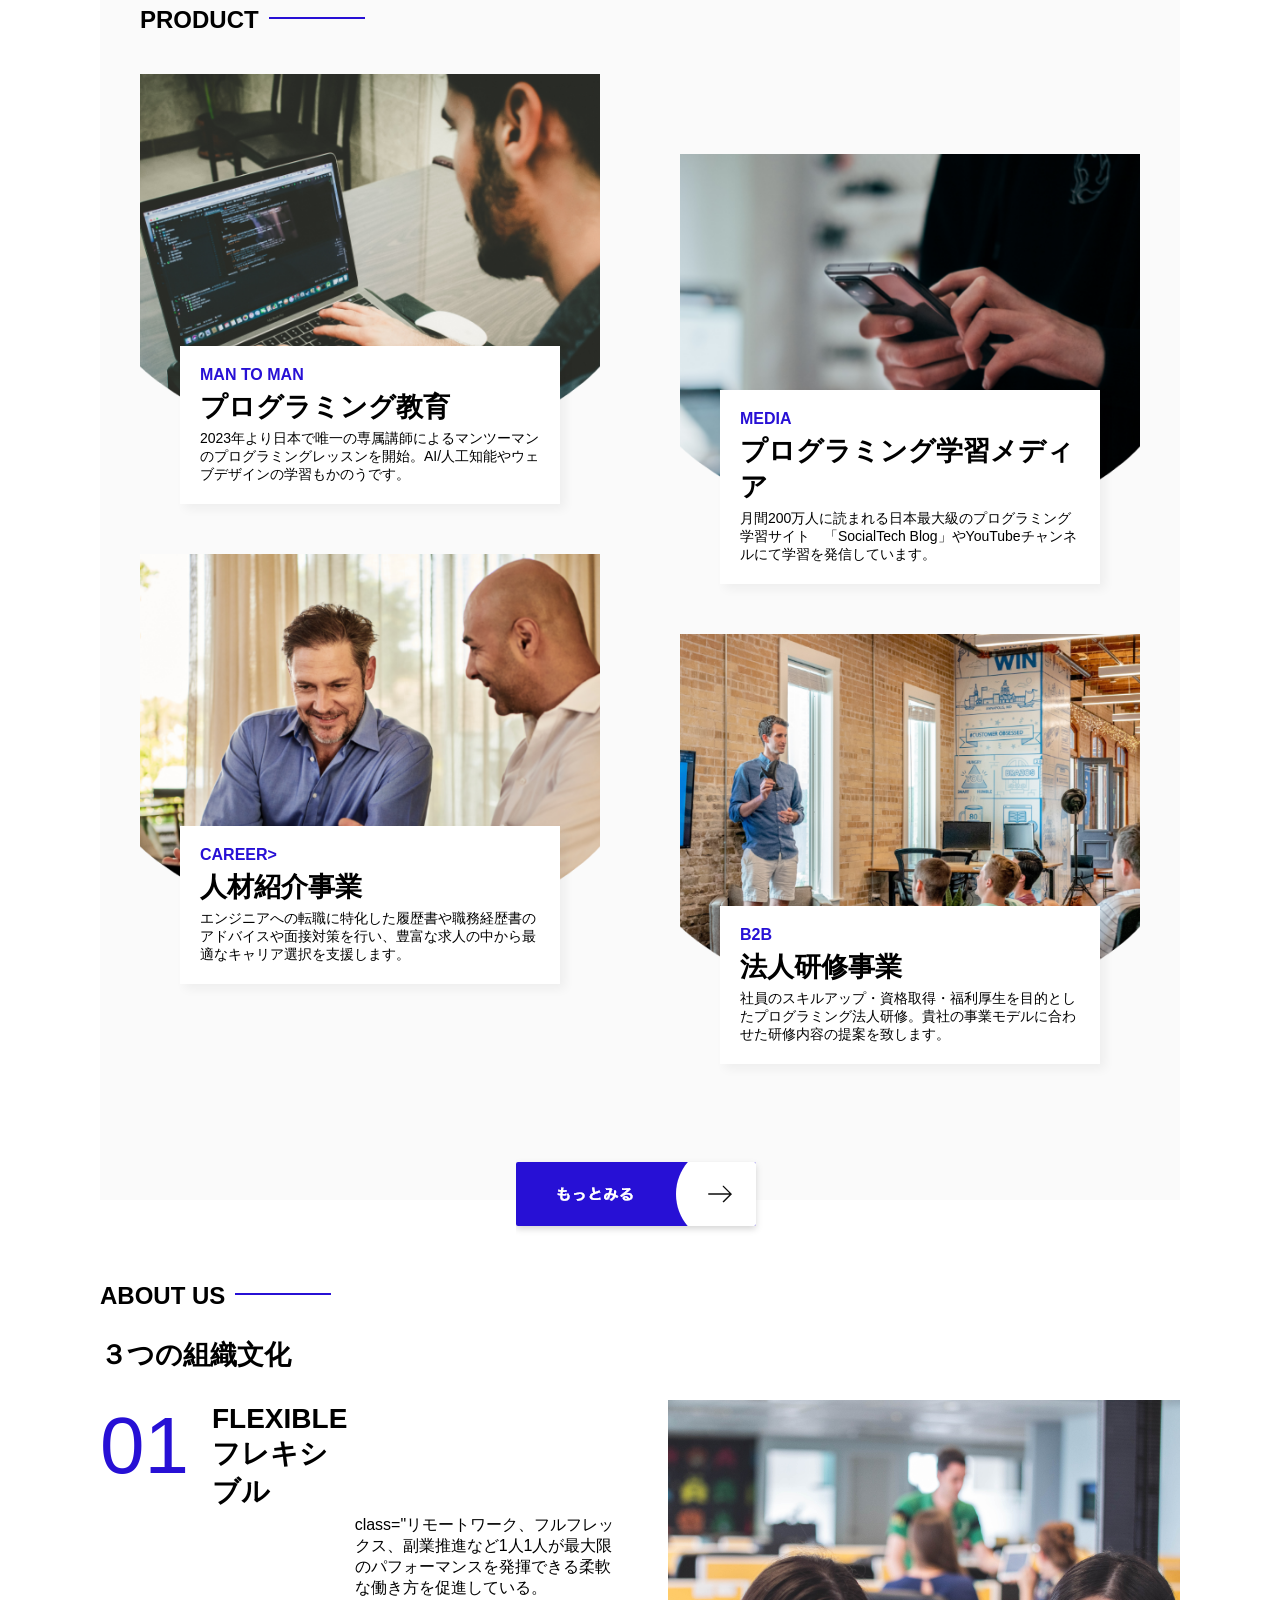
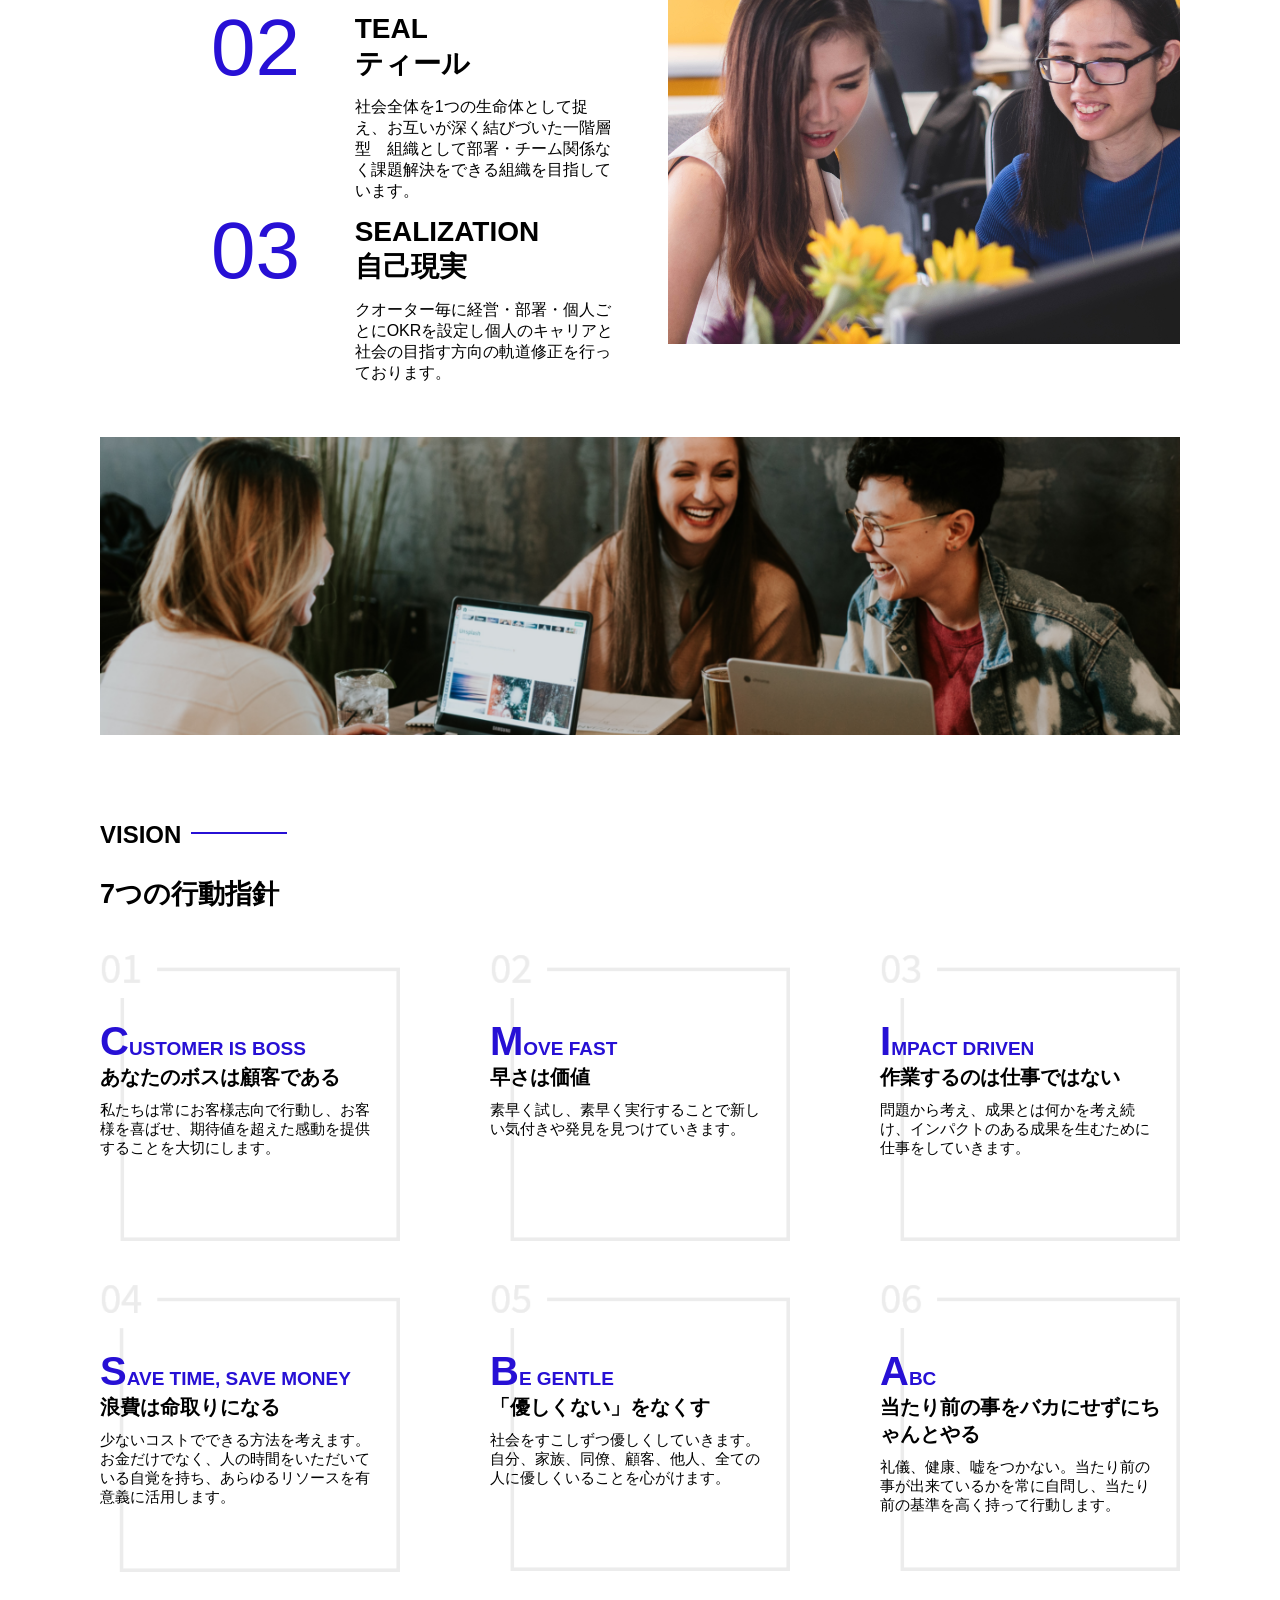
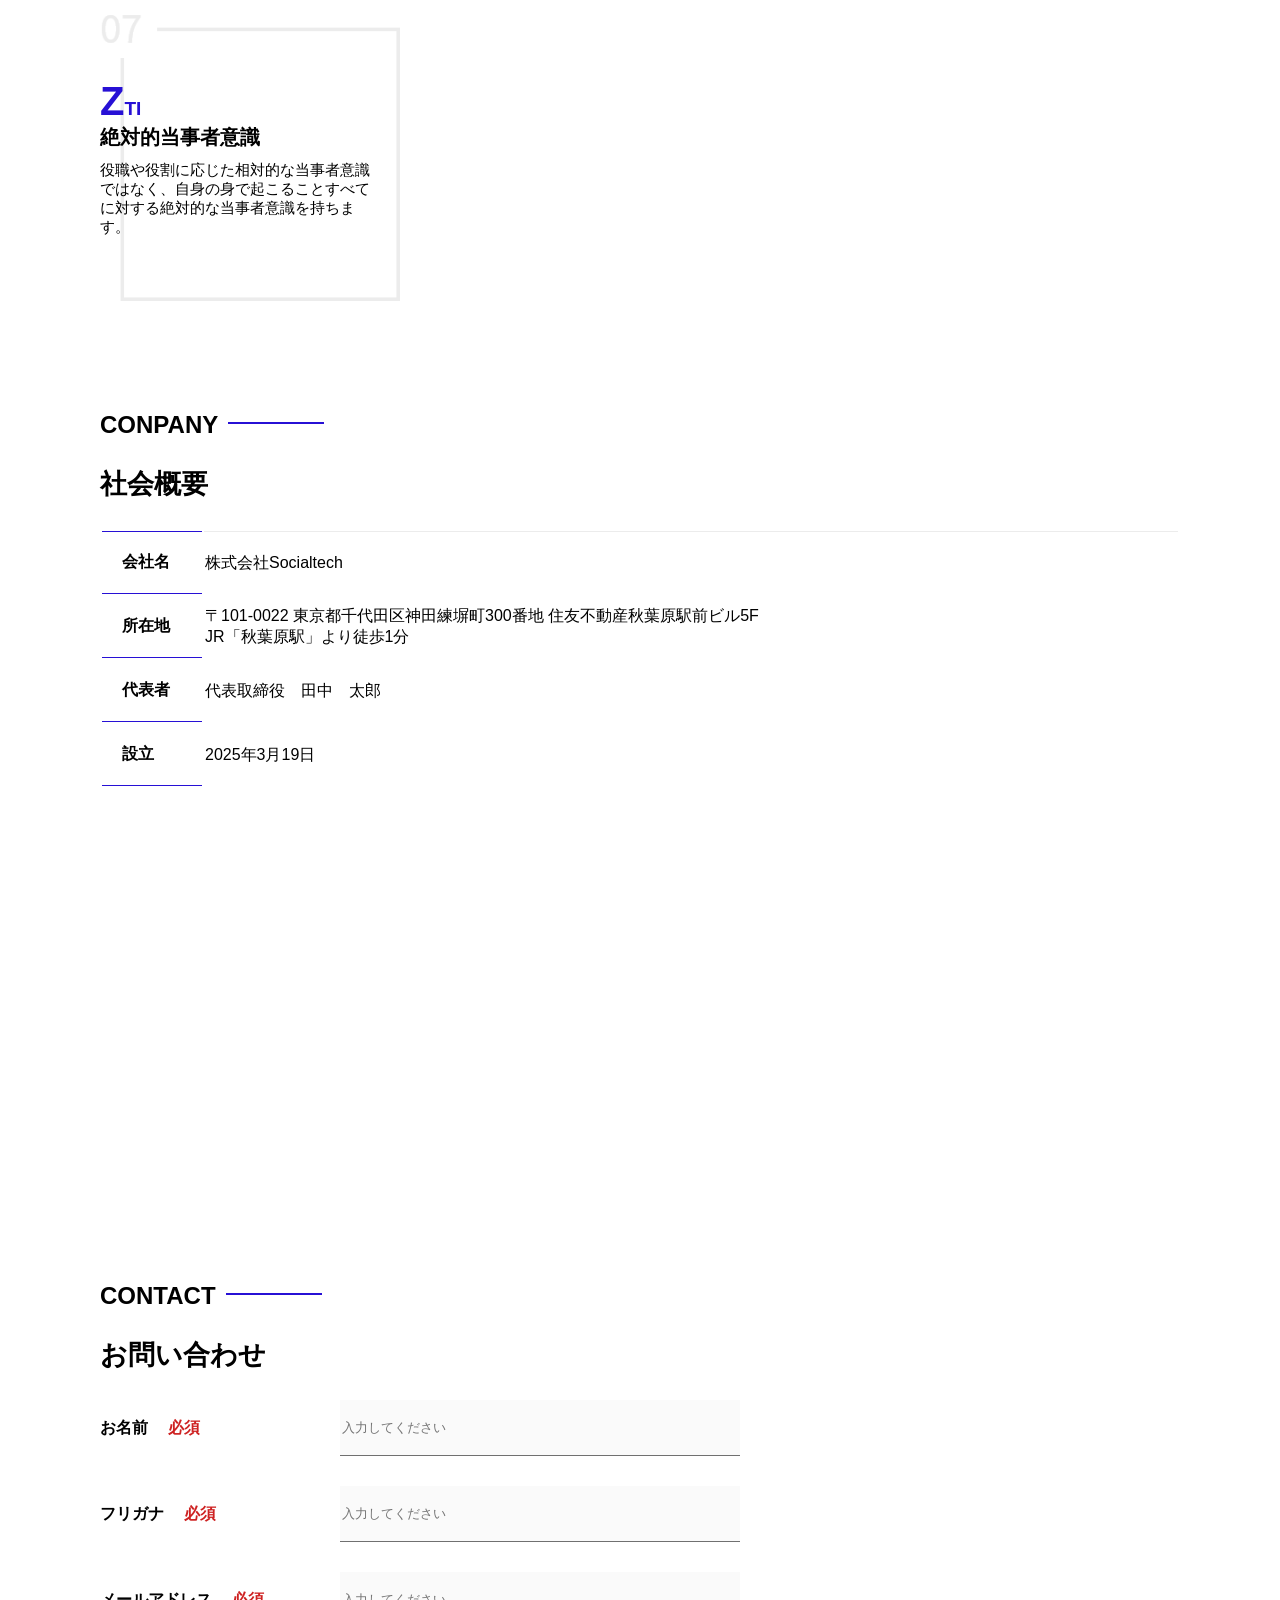
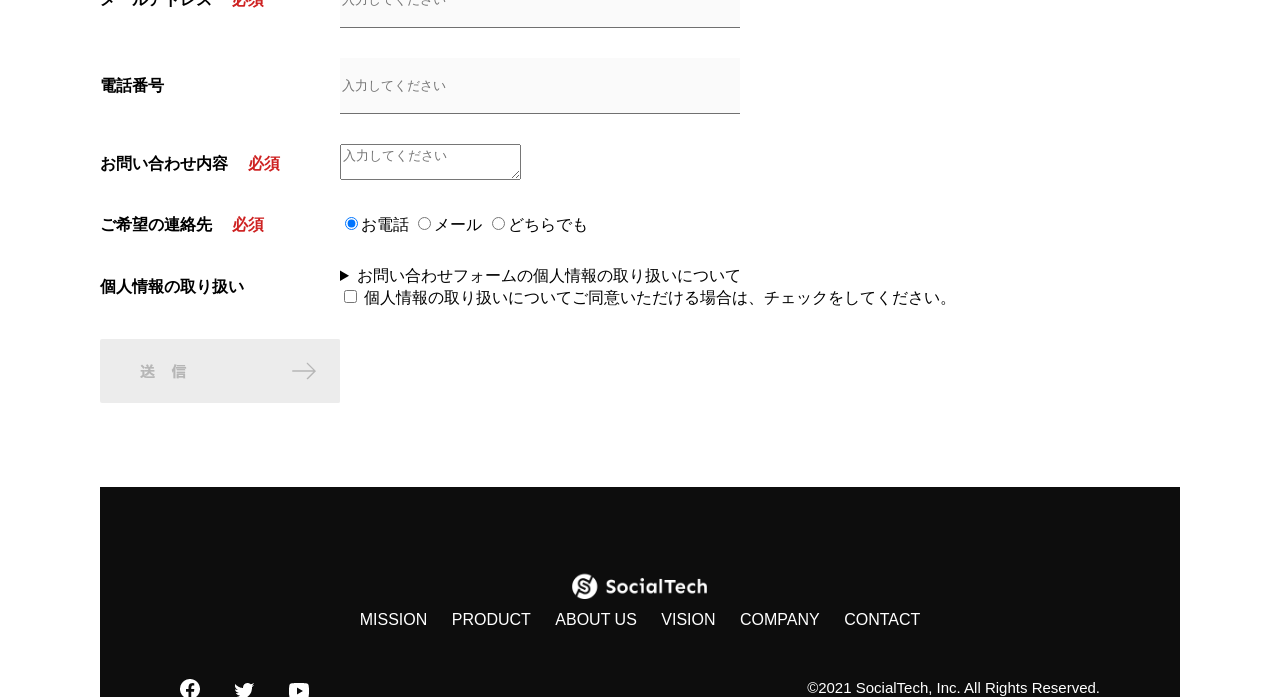
==== commit 3b986789: "Add files via upload" ====
--- a/kadai_tutorial_output/index.html
+++ b/kadai_tutorial_output/index.html
@@ -26,7 +26,7 @@
           </ul>
          </nav>
          <!-- スマホ用メニューボタン　-->
-          <button id="menu-sp=" onclick="document.getElementById('nav-sp').style.display = 'block'">
+          <button id="menu-sp" onclick="document.getElementById('nav-sp').style.display = 'block'">
             <img src="images/button-menu.png" alt="ナビゲーションを開く">
           </button>
           <!-- スマホ用ナビゲーション　-->
--- a/kadai_tutorial_output/style.css
+++ b/kadai_tutorial_output/style.css
@@ -7,7 +7,7 @@
 }
 body {
   max-width: 1080px;
-  margin: 0 auto 0 outo;
+  margin: 0 auto 0 auto;
   font-family: "Source Sans Pro", "Hiragino kaku gothic proN", Meiryo, Arial, sans-serif;
 }
 /*  ヘッダー　*/
